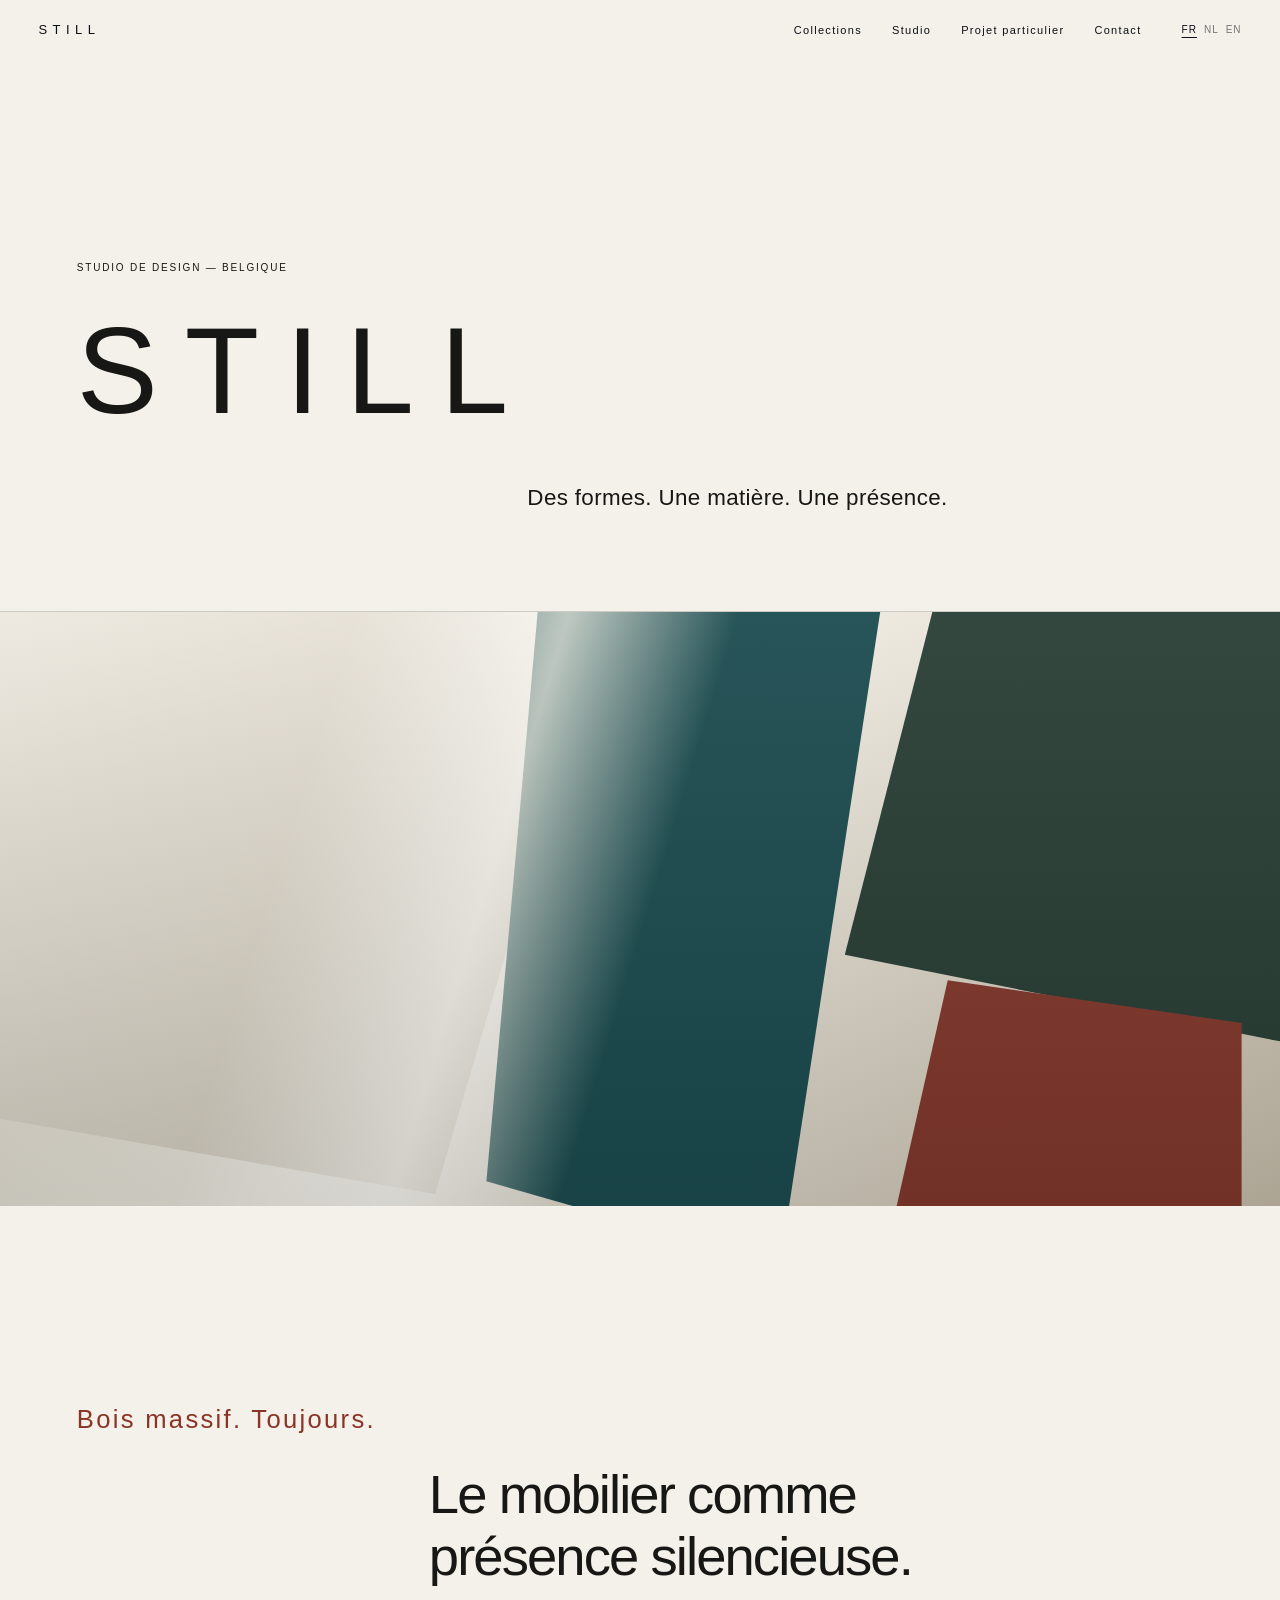
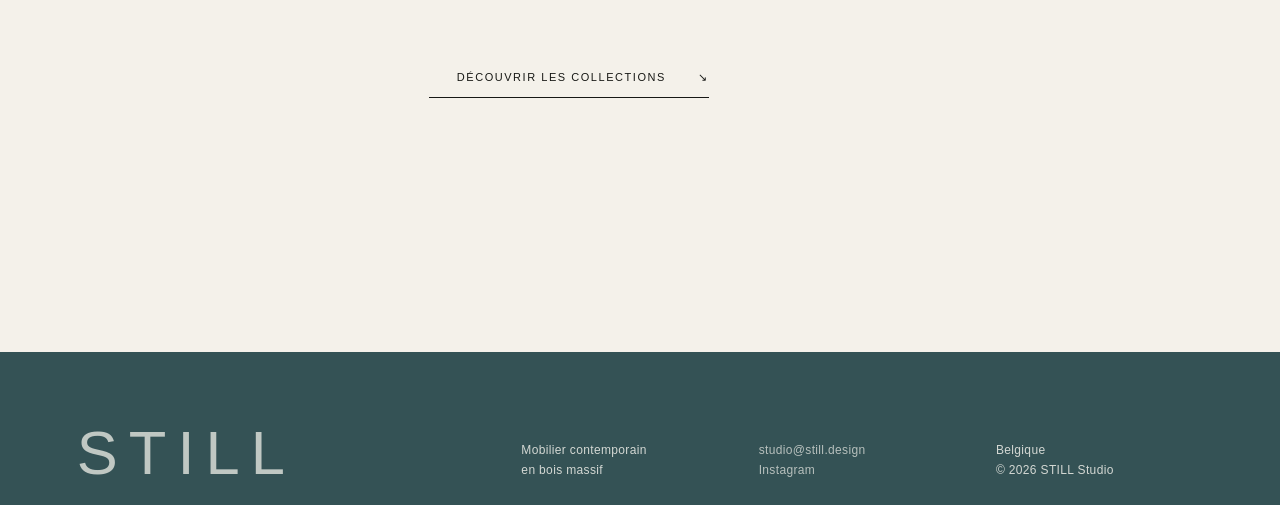
==== index.html @ 69f50319 "Add files via upload" ====
<!DOCTYPE html><html lang="fr"><head><meta charset="utf-8"/><meta content="width=device-width,initial-scale=1" name="viewport"/><meta content="STILL Studio — mobilier contemporain en bois massif, conçu et fabriqué en Belgique." name="description"/><title>STILL — Mobilier contemporain</title><link href="styles.css" rel="stylesheet"/></head><body class=""><header class="site-header"><a aria-label="STILL, accueil" class="brand" href="index.html">STILL</a><button aria-controls="menu" aria-expanded="false" class="menu-toggle">Menu</button><nav class="nav" id="menu"><a href="collections.html" data-i18n="nav_collections">Collections</a><a href="studio.html" data-i18n="nav_studio">Studio</a><a href="projet.html" data-i18n="nav_project">Projet particulier</a><a href="contact.html" data-i18n="nav_contact">Contact</a><span class="languages"><button data-lang="fr">FR</button><button data-lang="nl">NL</button><button data-lang="en">EN</button></span></nav></header><main><section class="intro"><p class="eyebrow" data-i18n="eyebrow">Studio de design — Belgique</p><h1>STILL</h1><p class="manifesto" data-i18n="manifesto">Des formes. Une matière. Une présence.</p></section><section aria-label="Univers STILL" class="hero"><div aria-hidden="true" class="hero-atmosphere"><div class="plane plane-light"></div><div class="plane plane-petrol"></div><div class="plane plane-forest"></div><div class="plane plane-padouk"></div><div class="light-beam"></div></div></section><section class="statement section-pad"><p class="kicker" data-i18n="solid_wood">Bois massif. Toujours.</p><h2 data-i18n="silent_presence">Le mobilier comme<br/>présence silencieuse.</h2><a class="text-link" href="collections.html"><span data-i18n="discover">Découvrir les collections</span> <span>↘</span></a></section></main><footer><div class="footer-brand">STILL</div><div><p data-i18n="footer_desc">Mobilier contemporain<br/>en bois massif</p></div><div><a href="mailto:studio@still.design">studio@still.design</a><br/><a href="#">Instagram</a></div><div><p><span data-i18n="country">Belgique</span><br/>© 2026 STILL Studio</p></div></footer><script src="script.js"></script></body></html>
---- styles.css ----
:root{
  --paper:#f4f1ea;--ink:#171815;--petrol:#164b50;--forest:#253d32;--padouk:#8a3427;--terracotta:#ad5f4b;
  --line:rgba(23,24,21,.18);--soft:#e9e5dc;
  --font:"Yu Gothic","YuGothic","Hiragino Kaku Gothic ProN","Segoe UI",Arial,sans-serif;
}
*{box-sizing:border-box}html{scroll-behavior:smooth}body{margin:0;background:var(--paper);color:var(--ink);font-family:var(--font);font-size:15px;line-height:1.7;font-weight:300;letter-spacing:.025em}a{color:inherit;text-decoration:none}img{display:block;width:100%;height:100%;object-fit:cover}.site-header{position:fixed;z-index:30;inset:0 0 auto;display:flex;align-items:center;justify-content:space-between;padding:22px 3vw;mix-blend-mode:difference;color:#fff}.brand{font-size:13px;font-weight:300;letter-spacing:.42em}.nav{display:flex;gap:30px;font-size:11px;letter-spacing:.12em}.nav a{position:relative}.nav a:after{content:"";position:absolute;left:0;right:100%;bottom:-6px;height:1px;background:currentColor;transition:right .35s ease}.nav a:hover:after{right:0}.menu-toggle{display:none;border:0;background:none;color:inherit;font:inherit;font-size:11px;letter-spacing:.12em}.intro{min-height:72vh;padding:150px 6vw 90px;display:grid;grid-template-columns:1fr 1.5fr;align-content:end;border-bottom:1px solid var(--line)}.eyebrow{margin:0;font-size:10px;text-transform:uppercase;letter-spacing:.18em}.intro h1{grid-column:1/-1;margin:40px 0 0;font-size:clamp(68px,11.5vw,178px);line-height:.86;letter-spacing:.22em;font-weight:200}.manifesto{grid-column:2;margin:60px 0 0;font-size:clamp(19px,2vw,31px);line-height:1.4;font-weight:300}.hero{height:74vh;position:relative;overflow:hidden;background:#ddd7ca}.hero-atmosphere{position:absolute;inset:0;background:linear-gradient(135deg,#d9d2c4 0%,#eee9df 46%,#c8bdaa 100%)}.plane{position:absolute;filter:saturate(.9)}.plane-light{left:-8%;top:-14%;width:56%;height:112%;background:linear-gradient(150deg,#f3eee4,#cfc5b5);clip-path:polygon(0 0,100% 8%,75% 100%,0 86%)}.plane-petrol{left:38%;top:-8%;width:31%;height:118%;background:var(--petrol);clip-path:polygon(14% 0,100% 4%,74% 100%,0 88%)}.plane-forest{right:-4%;top:0;width:38%;height:74%;background:var(--forest);clip-path:polygon(18% 0,100% 0,100% 100%,0 78%)}.plane-padouk{right:3%;bottom:-10%;width:28%;height:48%;background:var(--padouk);clip-path:polygon(18% 0,100% 15%,100% 100%,0 100%)}.light-beam{position:absolute;left:7%;top:-15%;width:64%;height:145%;background:linear-gradient(112deg,transparent 28%,rgba(255,248,229,.7) 47%,transparent 62%);transform:rotate(-5deg);mix-blend-mode:screen}.hero:after{content:"";position:absolute;inset:0;background:linear-gradient(180deg,rgba(255,255,255,.06),rgba(14,23,21,.15))}.section-pad{padding:145px 6vw}.statement{min-height:72vh;display:grid;grid-template-columns:1fr 2.2fr;align-content:center;row-gap:80px}.kicker{margin:0;color:var(--padouk);font-size:clamp(23px,2.3vw,38px);letter-spacing:.09em}.statement h2{margin:70px 0 0;font-size:clamp(40px,5.2vw,78px);line-height:1.08;font-weight:300;letter-spacing:-.035em}.text-link{grid-column:2;margin-top:0;border-bottom:1px solid currentColor;padding-bottom:10px;width:max-content;font-size:11px;text-transform:uppercase;letter-spacing:.14em}.text-link span{margin-left:28px}.collections{background:var(--soft)}.section-heading{display:grid;grid-template-columns:1fr 2.2fr;gap:40px;padding-bottom:30px;border-bottom:1px solid var(--line);margin-bottom:100px}.section-heading p,.section-heading span{margin:0;font-size:10px;text-transform:uppercase;letter-spacing:.16em}.collection-grid{display:grid;grid-template-columns:repeat(3,minmax(0,1fr));gap:34px;max-width:1200px;margin:auto}.collection-card{display:block}.collection-media{height:clamp(300px,34vw,480px);padding:18px;background:#f3f0e9;overflow:hidden}.collection-media img{object-fit:contain;filter:saturate(.92) contrast(1.035);transition:transform .9s cubic-bezier(.2,.7,.2,1),filter .4s}.collection-card:hover img{transform:scale(1.018);filter:saturate(.98) contrast(1.045)}.collection-copy{min-height:220px;padding:24px 0;border-top:1px solid var(--line);border-bottom:1px solid var(--line);display:flex;flex-direction:column}.collection-copy span{font-size:10px;letter-spacing:.16em}.collection-copy h3{margin:auto 0 12px;font-size:clamp(34px,4vw,58px);font-weight:300;line-height:1;letter-spacing:-.03em}.collection-copy p{margin:0;max-width:300px;font-size:13px;line-height:1.7}.origami .collection-copy{color:var(--petrol)}.traverse .collection-copy{color:var(--padouk)}.epure .collection-copy{color:var(--forest)}.epure-placeholder{height:100%;display:grid;place-items:center;border:1px solid rgba(37,61,50,.22);color:var(--forest);font-size:10px;text-transform:uppercase;letter-spacing:.2em}.chapter{min-height:80vh;display:grid;grid-template-columns:1fr 2.2fr;padding:120px 6vw;border-top:1px solid var(--line)}.chapter-label{font-size:10px;text-transform:uppercase;letter-spacing:.16em;padding-top:8px}.chapter-body h2{margin:0 0 80px;font-size:clamp(48px,6vw,92px);font-weight:300;line-height:1.04;letter-spacing:-.04em}.chapter-body p{max-width:680px;font-size:18px;line-height:1.75;margin:0 0 24px}.chapter-studio{background:var(--forest);color:#f2efe7}.image-break{height:72vh;position:relative;overflow:hidden;background:#24160f}.image-break img{object-fit:cover;filter:brightness(.72) saturate(.78) contrast(1.08);transform:scale(1.02)}.image-break:after{content:"";position:absolute;inset:0;background:linear-gradient(90deg,rgba(12,8,5,.18),rgba(12,8,5,.02),rgba(12,8,5,.26))}.image-break p{position:absolute;z-index:2;right:6vw;bottom:6vw;margin:0;color:#fff;font-size:clamp(28px,3.7vw,58px);font-weight:200;line-height:1.12;max-width:560px;text-align:right}.button{display:inline-block;margin-top:38px;padding:14px 21px;border:1px solid var(--ink);font-size:10px;text-transform:uppercase;letter-spacing:.16em;transition:.3s}.button:hover{background:var(--ink);color:var(--paper)}footer{display:grid;grid-template-columns:2fr 1fr 1fr 1fr;gap:30px;padding:85px 6vw 42px;background:var(--petrol);color:#f5f3ee;min-height:40vh;align-items:end}.footer-brand{font-size:clamp(62px,10vw,150px);font-weight:200;letter-spacing:.13em;line-height:.8}footer p{margin:0}footer a{text-decoration:underline;text-underline-offset:5px}.reveal{opacity:0;transform:translateY(24px);transition:opacity .9s ease,transform .9s ease}.reveal.visible{opacity:1;transform:none}
/* collection pages */.collection-page{background:var(--paper)}.collection-hero{min-height:88vh;position:relative;background:var(--collection);overflow:hidden;display:grid;place-items:center;padding:90px 6vw 55px}.collection-hero img{width:min(540px,72vw);height:min(68vh,760px);object-fit:contain;filter:saturate(.9) contrast(1.03);box-shadow:0 28px 70px rgba(0,0,0,.16)}.collection-hero:after{content:"";position:absolute;inset:0;background:linear-gradient(180deg,rgba(0,0,0,.02),rgba(0,0,0,.34));pointer-events:none}.collection-title{position:absolute;z-index:2;left:6vw;right:6vw;bottom:5vw;color:#fff}.collection-title p{font-size:10px;text-transform:uppercase;letter-spacing:.18em}.collection-title h1{font-size:clamp(74px,13vw,190px);font-weight:200;letter-spacing:-.045em;line-height:.8;margin:22px 0}.collection-title .lead{max-width:600px;font-size:17px;text-transform:none;letter-spacing:.035em}.pieces{padding:140px 6vw}.piece-group{max-width:1180px;margin:0 auto 150px}.piece-meta{display:grid;grid-template-columns:1fr 2fr;gap:40px;padding-top:24px;border-top:1px solid var(--line);margin-bottom:38px}.piece-meta h2{margin:0;font-size:clamp(38px,4.8vw,68px);font-weight:300;line-height:1}.piece-meta p{margin:0;max-width:440px}.gallery-pair{display:grid;grid-template-columns:repeat(2,minmax(0,1fr));gap:26px}.gallery-pair figure{margin:0;background:#ebe7df;padding:18px;height:clamp(480px,56vw,760px);overflow:hidden}.gallery-pair img{object-fit:contain;filter:saturate(.96) contrast(1.025);transition:transform .8s ease}.gallery-pair figure:hover img{transform:scale(1.012)}.reserved{min-height:78vh;padding:150px 6vw;display:grid;grid-template-columns:1fr 2.2fr;gap:40px;align-items:start}.reserved h1{margin:0;font-size:clamp(72px,13vw,190px);line-height:.8;font-weight:200;letter-spacing:-.05em}.reserved-copy{padding-top:10px;border-top:1px solid var(--line)}.reserved-copy h2{font-size:clamp(34px,4.8vw,68px);font-weight:300;line-height:1.15;margin:60px 0 35px}.reserved-copy p{max-width:620px;font-size:18px}.future-grid{display:grid;grid-template-columns:repeat(2,1fr);gap:20px;margin-top:75px}.future-slot{min-height:260px;border:1px solid var(--line);display:grid;place-items:center;font-size:10px;text-transform:uppercase;letter-spacing:.18em;color:rgba(23,24,21,.55)}
@media(max-width:850px){.site-header{padding:18px 20px}.menu-toggle{display:block}.nav{display:none;position:absolute;top:58px;left:0;right:0;background:var(--paper);color:var(--ink);padding:28px 20px;flex-direction:column;mix-blend-mode:normal}.nav.open{display:flex}.intro{padding:120px 22px 70px;grid-template-columns:1fr;min-height:60vh}.intro h1{font-size:clamp(58px,22vw,104px);letter-spacing:.14em;margin-top:30px}.manifesto{grid-column:1;margin-top:40px;font-size:21px}.hero{height:60vh}.section-pad{padding:95px 22px}.statement{grid-template-columns:1fr;min-height:auto;row-gap:36px}.statement h2{margin-top:28px}.text-link{grid-column:1}.section-heading{grid-template-columns:1fr;gap:9px;margin-bottom:58px}.collection-grid{grid-template-columns:1fr;gap:70px}.collection-media{height:56vh}.collection-copy{min-height:190px}.chapter{grid-template-columns:1fr;padding:80px 22px}.chapter-label{margin-bottom:52px}.chapter-body h2{margin-bottom:55px}.chapter-body p{font-size:16px}.image-break{height:62vh}.image-break p{left:22px;right:22px;bottom:32px;text-align:left}footer{grid-template-columns:1fr 1fr;padding:70px 22px 35px}.footer-brand{grid-column:1/-1;margin-bottom:45px;font-size:24vw}.collection-hero{min-height:82vh;padding:85px 20px 40px}.collection-hero img{width:80vw;height:58vh}.collection-title{left:22px;right:22px;bottom:34px}.collection-title h1{font-size:20vw}.pieces{padding:90px 22px}.piece-group{margin-bottom:95px}.piece-meta{grid-template-columns:1fr;gap:20px}.gallery-pair{grid-template-columns:1fr}.gallery-pair figure{height:62vh;padding:12px}.reserved{padding:120px 22px 90px;grid-template-columns:1fr}.reserved h1{font-size:22vw}.future-grid{grid-template-columns:1fr}}
@media(prefers-reduced-motion:reduce){*{scroll-behavior:auto!important}.reveal,.collection-media img,.gallery-pair img{transition:none!important}}

/* v9 — échelle plus confortable à 100 % de zoom */
.image-break img{transform:none;filter:brightness(.76) saturate(.86) contrast(1.12)}
@media(min-width:851px){
  body{font-size:14px}
  .site-header{padding:18px 3vw}
  .intro{min-height:62vh;padding:125px 6vw 72px}
  .intro h1{font-size:clamp(62px,10vw,150px);margin-top:30px}
  .manifesto{margin-top:42px;font-size:clamp(18px,1.75vw,27px)}
  .hero{height:66vh}
  .section-pad{padding:115px 6vw}
  .statement{min-height:62vh;row-gap:58px}
  .statement h2{margin-top:52px;font-size:clamp(36px,4.5vw,68px)}
  .kicker{font-size:clamp(21px,2vw,32px)}
  .section-heading{margin-bottom:72px}
  .collection-grid{max-width:1280px;gap:30px}
  .collection-media{height:clamp(280px,30vw,430px)}
  .collection-copy{min-height:185px}
  .collection-copy h3{font-size:clamp(31px,3.5vw,50px)}
  .chapter{min-height:68vh;padding:95px 6vw}
  .chapter-body h2{margin-bottom:58px;font-size:clamp(42px,5.1vw,78px)}
  .chapter-body p{font-size:16px}
  .image-break{height:64vh}
  .image-break p{font-size:clamp(26px,3.2vw,48px)}
  footer{padding-top:68px;min-height:34vh}
  .footer-brand{font-size:clamp(56px,8.5vw,125px)}
  .collection-hero{min-height:78vh;padding:78px 6vw 48px}
  .collection-hero img{width:min(490px,64vw);height:min(60vh,660px)}
  .collection-title h1{font-size:clamp(66px,11vw,158px)}
  .pieces{padding:110px 6vw}
  .piece-group{margin-bottom:115px}
  .gallery-pair figure{height:clamp(430px,49vw,680px)}
}

/* v10 — série photo unifiée et finitions */
.image-break img{
  filter:none;
  transform:none;
  object-position:center;
  image-rendering:auto;
}
.image-break:after{
  background:linear-gradient(90deg,rgba(12,8,5,.28),rgba(12,8,5,.08),rgba(12,8,5,.32));
}
.collection-media{
  aspect-ratio:4/5;
  height:auto;
}
.collection-media img,
.gallery-pair img{
  backface-visibility:hidden;
  will-change:transform;
}
.collection-card:hover img{transform:scale(1.025)}
.gallery-pair.gallery-single{
  grid-template-columns:minmax(0,760px);
  justify-content:center;
}
.gallery-pair.gallery-single figure{width:100%}
.chapter-body p{max-width:620px}
@media(min-width:851px){
  .collections.section-pad{padding-top:105px;padding-bottom:120px}
  .collection-grid{gap:38px}
  .collection-copy{padding-top:20px}
  .gallery-pair{gap:32px}
  .piece-meta{margin-bottom:32px}
}
@media(max-width:850px){
  .collection-media{aspect-ratio:4/5;height:auto}
  .gallery-pair.gallery-single{grid-template-columns:1fr}
}

/* v11 — fond Traverse plus lumineux */
.traverse .collection-copy{color:var(--terracotta)}

/* v2.2 — séparation des chapitres, sans modification du design v11 */
.languages{display:inline-flex;gap:7px;margin-left:10px}.languages button{border:0;background:none;color:inherit;font:inherit;font-size:10px;letter-spacing:.1em;padding:0;cursor:pointer;opacity:.55}.languages button.active{opacity:1;text-decoration:underline;text-underline-offset:4px}.standalone-section{padding-top:150px;min-height:100vh}.standalone-chapter{padding-top:150px;min-height:100vh}@media(max-width:850px){.languages{margin-left:0;margin-top:8px}.standalone-section,.standalone-chapter{padding-top:110px}}

/* v2.3 — grille commune des pages principales */
.standalone-page{min-height:100vh;display:grid;grid-template-columns:1fr 2.2fr;padding:150px 6vw 110px;border-top:1px solid var(--line)}
.standalone-label{padding-top:8px;font-size:10px;text-transform:uppercase;letter-spacing:.16em}
.standalone-content{align-self:center;max-width:980px}
.standalone-content h1{margin:0 0 70px;font-size:clamp(48px,6vw,92px);font-weight:300;line-height:1.04;letter-spacing:-.04em}
.standalone-content p{max-width:680px;font-size:18px;line-height:1.75;margin:0 0 24px}
.standalone-intro{font-size:18px}
.studio-page{background:#75b95f;color:#102115}
.project-page{background:#d71145;color:#fff}
.contact-page{background:var(--paper);color:var(--ink)}
.collections-page{background:var(--soft)}
.light-button{border-color:#fff;color:#fff}.light-button:hover{background:#fff;color:#d71145}
.centered-copy{text-align:center;margin-left:auto!important;margin-right:auto!important}
.collection-instruction{margin:36px auto 70px!important;text-align:center;font-size:11px!important;text-transform:uppercase;letter-spacing:.14em}
.collection-list{display:grid;gap:130px}
.collection-row{display:grid;grid-template-columns:1fr;gap:26px}
.collection-copy-top{min-height:0;padding:0 0 24px;border-top:0;border-bottom:1px solid var(--line)}
.collection-copy-top h2{margin:18px 0 12px;font-size:clamp(42px,5vw,72px);font-weight:300;line-height:1;letter-spacing:-.03em}
.collection-copy-top h2 a{display:inline-block;border-bottom:1px solid transparent;transition:border-color .3s}
.collection-copy-top h2 a:hover{border-color:currentColor}
.collection-copy-top p{margin:0;font-size:14px;max-width:480px}
.collection-row .collection-media{display:block;width:100%;aspect-ratio:16/10;height:auto;padding:18px}
.collection-row .collection-media img{object-fit:cover}
@media(max-width:850px){.standalone-page{grid-template-columns:1fr;padding:110px 22px 80px}.standalone-label{margin-bottom:50px}.standalone-content h1{margin-bottom:48px}.standalone-content p{font-size:16px}.collection-list{gap:85px}.collection-row .collection-media{aspect-ratio:4/5}}


/* v2.4 — ajustements ciblés */
.studio-page{
  background:#b7c5a8;
  color:#182018;
}
.project-page{
  background:#982447;
  color:#fff8f5;
}
.light-button:hover{
  color:#982447;
}
.collections-page .standalone-content{
  max-width:1040px;
}
.collections-page .standalone-intro{
  max-width:860px;
  font-size:clamp(24px,2.35vw,38px);
  line-height:1.42;
  font-weight:300;
  letter-spacing:-.018em;
  text-align:center;
  margin:0 auto!important;
}
.collections-page .collection-instruction{
  margin:52px auto 92px!important;
  font-size:10px!important;
  line-height:1.6;
  letter-spacing:.16em;
}
.collection-list{
  gap:125px;
}
.collection-row{
  justify-items:start;
}
.collection-copy-top{
  width:min(760px,100%);
}
.collection-row .collection-media{
  width:min(720px,76%);
  aspect-ratio:4/3;
  padding:14px;
  margin:0;
  justify-self:start;
  background:#f3f0e9;
}
.collection-row .collection-media img{
  object-fit:cover;
  object-position:center;
}
.collection-row.origami .collection-media img{
  object-position:50% 50%;
}
.collection-row.traverse .collection-media img{
  object-position:50% 52%;
}
@media(max-width:850px){
  .collections-page .standalone-intro{
    font-size:clamp(22px,7vw,32px);
  }
  .collections-page .collection-instruction{
    margin:38px auto 66px!important;
  }
  .collection-row .collection-media{
    width:88%;
    aspect-ratio:4/3;
  }
}


/* v2.5 — ajustements ciblés */
.studio-page{
  background:#8f9b80;
  color:#172018;
}
.project-page{
  background:#8b4435;
  color:#fff8f2;
}
.light-button:hover{
  color:#8b4435;
}
.collections-page .collection-statement{
  max-width:900px;
  margin:0!important;
  text-align:left;
  font-size:clamp(24px,2.35vw,38px);
  line-height:1.42;
  font-weight:300;
  letter-spacing:-.018em;
}
.collections-page .collection-instruction{
  margin:48px 0 88px!important;
  text-align:left;
}
.collection-row .collection-media{
  width:min(610px,64%);
  aspect-ratio:4/3;
}
.contact-content{
  align-self:center;
}
.contact-note{
  margin:0 0 24px!important;
  font-size:12px!important;
  text-transform:uppercase;
  letter-spacing:.16em;
}
.contact-email{
  margin:0 0 48px!important;
  font-size:clamp(30px,4vw,62px)!important;
  line-height:1.15!important;
  letter-spacing:-.03em;
}
.contact-email a{
  border-bottom:1px solid currentColor;
}
.contact-location{
  font-size:18px!important;
}
@media(max-width:850px){
  .collections-page .collection-statement{
    font-size:clamp(22px,7vw,32px);
  }
  .collections-page .collection-instruction{
    margin:36px 0 62px!important;
  }
  .collection-row .collection-media{
    width:82%;
  }
  .contact-email{
    font-size:clamp(24px,7vw,38px)!important;
  }
}

/* v2.6 — ajustements ciblés depuis la v2.5 */
.collections-page .collection-statement br{
  display:block;
  content:"";
  margin-top:30px;
}
.studio-page{
  background:#aab39d;
  color:#20261f;
}
.project-page{
  background:#a66f5c;
  color:#fffaf6;
}
.project-page .light-button:hover{
  color:#a66f5c;
}
.contact-email{
  font-size:clamp(24px,3vw,46px)!important;
}
@media(max-width:850px){
  .collections-page .collection-statement br{
    margin-top:22px;
  }
  .contact-email{
    font-size:clamp(21px,6vw,32px)!important;
  }
}

/* v2.7 — réglages plus visibles */
.collections-page .collection-statement br{
  margin-top:52px;
}
.studio-page{
  background:#c9d0bc;
  color:#20261f;
}
.project-page{
  background:#bd806b;
  color:#2d1d18;
}
.project-page .light-button{
  border-color:#2d1d18;
  color:#2d1d18;
}
.project-page .light-button:hover{
  background:#2d1d18;
  color:#f8f1eb;
}
.contact-email{
  font-size:clamp(20px,2.35vw,34px)!important;
  letter-spacing:-.015em;
}
@media(max-width:850px){
  .collections-page .collection-statement br{
    margin-top:38px;
  }
  .contact-email{
    font-size:clamp(18px,5.2vw,27px)!important;
  }
}

/* v2.8 — légers dégradés minéraux */
.studio-page{
  background:linear-gradient(135deg,#d5dbc9 0%,#c8d0bb 52%,#bec8b2 100%);
  color:#20261f;
}
.project-page{
  background:linear-gradient(135deg,#c9907a 0%,#bb7d68 52%,#ad705e 100%);
  color:#2d1d18;
}
.project-page .light-button:hover{
  background:#2d1d18;
  color:#f8f1eb;
}

/* v2.9 — composition éditoriale et palette minérale */
.collections-page .standalone-content{
  grid-column:1 / -1;
  max-width:none;
}
.collections-page .collection-statement{
  max-width:920px;
  margin-left:0!important;
  transform:none;
}
.collections-page .collection-statement br{
  display:block;
  content:"";
  margin-top:2.15em;
}
.collections-page .collection-instruction,
.collections-page .collection-list{
  margin-left:31.25%!important;
}
.collections-page .collection-list{
  max-width:980px;
}
.studio-page{
  background:linear-gradient(135deg,#ddd7cc 0%,#d2cabd 48%,#c5bcaf 100%);
  color:#292621;
}
.project-page{
  background:linear-gradient(135deg,#806965 0%,#705a59 48%,#5f4b50 100%);
  color:#f7f1e9;
}
.project-page .light-button{
  border-color:#f7f1e9;
  color:#f7f1e9;
}
.project-page .light-button:hover{
  background:#f7f1e9;
  color:#5f4b50;
}
@media(max-width:850px){
  .collections-page .collection-statement br{
    margin-top:1.8em;
  }
  .collections-page .collection-instruction,
  .collections-page .collection-list{
    margin-left:0!important;
  }
}

/* v3.0 — respiration éditoriale et palette STILL */
.collections-page{
  grid-template-rows:auto 1fr;
}
.collections-page .standalone-content{
  padding-top:96px;
}
.collections-page .collection-statement{
  max-width:980px;
  margin:0!important;
  text-align:left;
}
.collections-page .collection-statement br{
  display:block;
  content:"";
  margin-top:52px;
}

/* Studio — pierre chaude, sobre et lumineuse */
.studio-page{
  background:linear-gradient(135deg,#ebe6dd 0%,#ded6ca 52%,#d1c7b9 100%);
  color:#29251f;
}

/* Projet particulier — rouge terre, argile et brique douce */
.project-page{
  background:linear-gradient(135deg,#c7957d 0%,#b97e66 52%,#a96d58 100%);
  color:#2e1f19;
}
.project-page .light-button{
  border-color:#2e1f19;
  color:#2e1f19;
}
.project-page .light-button:hover{
  background:#2e1f19;
  color:#f5eee8;
}

@media(max-width:850px){
  .collections-page .standalone-content{
    padding-top:24px;
  }
  .collections-page .collection-statement br{
    margin-top:36px;
  }
}


/* v3.1 — rythme, proportions et respiration */
.standalone-page{
  padding-top:clamp(138px,12vw,190px);
  padding-bottom:clamp(105px,10vw,155px);
}
.standalone-content h1{
  max-width:940px;
  margin-bottom:clamp(58px,6vw,88px);
  font-size:clamp(46px,5.4vw,84px);
  line-height:1.07;
  letter-spacing:-.035em;
}
.standalone-content p{
  line-height:1.82;
}

/* Collections — deux idées distinctes, composition éditoriale */
.collections-page .standalone-content{
  padding-top:clamp(118px,10vw,165px);
}
.collections-page .collection-statement{
  display:block;
  max-width:1040px;
  font-size:clamp(23px,2.15vw,35px);
  line-height:1.44;
}
.collections-page .collection-statement .statement-line{
  display:block;
}
.collections-page .collection-statement .statement-line-primary{
  max-width:720px;
}
.collections-page .collection-statement .statement-line-secondary{
  max-width:820px;
  margin-top:clamp(52px,5vw,76px);
  margin-left:clamp(54px,6vw,96px);
}
.collections-page .collection-instruction{
  margin-top:clamp(82px,8vw,118px)!important;
  margin-bottom:clamp(92px,9vw,132px)!important;
}
.collections-page .collection-list{
  gap:clamp(120px,11vw,172px);
}
.collection-copy-top h2{
  margin-top:18px;
  margin-bottom:18px;
}
.collection-copy-top p{
  max-width:420px;
}

/* Studio — bleu ardoise brumeux, distinct du crème des collections */
.studio-page{
  background:linear-gradient(145deg,#c9d0d3 0%,#b8c2c7 50%,#aab6bc 100%);
  color:#20272a;
}
.studio-page .standalone-intro{
  max-width:690px;
}

/* Projet particulier — maintien d'une terre cuite calme */
.project-page{
  background:linear-gradient(145deg,#c69780 0%,#b88068 52%,#a96d57 100%);
}

@media(max-width:850px){
  .standalone-page{
    padding-top:112px;
    padding-bottom:88px;
  }
  .standalone-content h1{
    font-size:clamp(42px,12vw,66px);
    margin-bottom:48px;
  }
  .collections-page .standalone-content{
    padding-top:42px;
  }
  .collections-page .collection-statement{
    font-size:clamp(21px,6.5vw,30px);
  }
  .collections-page .collection-statement .statement-line-secondary{
    margin-top:42px;
    margin-left:24px;
  }
  .collections-page .collection-instruction{
    margin-top:64px!important;
    margin-bottom:76px!important;
  }
  .collections-page .collection-list{
    gap:96px;
  }
}


/* v3.2 — footer allégé et identité végétale de Traverse */
footer{
  min-height:22vh;
  padding:44px 6vw 28px;
}
.footer-brand{
  font-size:clamp(40px,6vw,88px);
  letter-spacing:.15em;
  line-height:.9;
}
.traverse-page .collection-hero{
  background:linear-gradient(145deg,#667963 0%,#879980 48%,#c2ccbb 100%);
}
.traverse-page .collection-hero:after{
  background:linear-gradient(180deg,rgba(10,24,14,.02),rgba(9,23,14,.3));
}
@media(max-width:850px){
  footer{
    min-height:auto;
    padding:46px 22px 28px;
  }
  .footer-brand{
    margin-bottom:30px;
    font-size:clamp(48px,16vw,78px);
  }
}

/* v3.3 — respiration générale, proportions plus silencieuses */
body{
  font-size:14px;
  line-height:1.82;
}

/* Pages principales : plus de vide autour des contenus */
.standalone-page{
  padding-top:clamp(160px,14vw,220px);
  padding-bottom:clamp(135px,12vw,190px);
}
.standalone-label{
  padding-top:12px;
}
.standalone-content{
  max-width:940px;
}
.standalone-content h1{
  margin-bottom:clamp(72px,7vw,108px);
  font-size:clamp(44px,5.1vw,80px);
  line-height:1.09;
}
.standalone-content p{
  max-width:650px;
  font-size:17px;
  line-height:1.95;
  margin-bottom:32px;
}

/* Collections : accentuer la séparation entre chaque idée */
.collections-page .standalone-content{
  padding-top:clamp(145px,12vw,195px);
}
.collections-page .collection-statement{
  max-width:980px;
  font-size:clamp(22px,2.05vw,33px);
  line-height:1.55;
}
.collections-page .collection-statement .statement-line-primary{
  max-width:700px;
}
.collections-page .collection-statement .statement-line-secondary{
  max-width:790px;
  margin-top:clamp(70px,6.5vw,100px);
  margin-left:clamp(68px,7vw,112px);
}
.collections-page .collection-instruction{
  margin-top:clamp(105px,9.5vw,145px)!important;
  margin-bottom:clamp(120px,11vw,165px)!important;
}
.collections-page .collection-list{
  gap:clamp(155px,14vw,215px);
}
.collection-copy-top{
  padding-bottom:34px;
  margin-bottom:14px;
}
.collection-copy-top h2{
  margin-top:24px;
  margin-bottom:24px;
  font-size:clamp(40px,4.7vw,68px);
}
.collection-copy-top p{
  max-width:400px;
  line-height:1.85;
}
.collection-row{
  gap:38px;
}
.collection-row .collection-media{
  width:min(600px,62%);
}

/* Pages collection : images et textes davantage isolés */
.collection-hero{
  min-height:84vh;
  padding-top:105px;
  padding-bottom:72px;
}
.collection-title{
  bottom:6vw;
}
.collection-title h1{
  font-size:clamp(62px,10.4vw,150px);
  margin-top:28px;
  margin-bottom:30px;
}
.collection-title .lead{
  max-width:560px;
  line-height:1.85;
}
.pieces{
  padding-top:clamp(145px,12vw,190px);
  padding-bottom:clamp(145px,12vw,190px);
}
.piece-group{
  margin-bottom:clamp(150px,14vw,210px);
}
.piece-meta{
  gap:58px;
  padding-top:34px;
  margin-bottom:52px;
}
.piece-meta h2{
  font-size:clamp(36px,4.5vw,64px);
}
.piece-meta p{
  max-width:410px;
  line-height:1.9;
}
.gallery-pair{
  gap:40px;
}

/* Accueil : rythme plus ample entre les séquences */
.intro{
  min-height:68vh;
  padding-top:150px;
  padding-bottom:95px;
}
.intro h1{
  font-size:clamp(58px,9.5vw,142px);
  margin-top:42px;
}
.manifesto{
  margin-top:58px;
  max-width:760px;
  line-height:1.55;
}
.hero{
  margin-bottom:26px;
}
.section-pad{
  padding-top:clamp(140px,11vw,180px);
  padding-bottom:clamp(140px,11vw,180px);
}
.statement{
  min-height:70vh;
  row-gap:78px;
}
.statement h2{
  margin-top:68px;
  font-size:clamp(34px,4.25vw,64px);
  line-height:1.14;
}
.section-heading{
  margin-bottom:100px;
  padding-bottom:38px;
}
.collection-grid{
  gap:48px;
}
.collection-copy{
  min-height:205px;
  padding-top:28px;
  padding-bottom:28px;
}
.chapter{
  min-height:76vh;
  padding-top:130px;
  padding-bottom:130px;
}
.chapter-body h2{
  margin-bottom:76px;
  font-size:clamp(40px,4.8vw,74px);
}
.chapter-body p{
  font-size:16px;
  line-height:1.95;
  margin-bottom:34px;
}
.image-break{
  margin-top:24px;
  margin-bottom:24px;
}

/* Contact : assumer davantage le vide */
.contact-page .standalone-content{
  align-self:center;
  padding-top:34px;
  padding-bottom:34px;
}
.contact-note{
  margin-bottom:38px!important;
}
.contact-email{
  margin-bottom:66px!important;
}
.contact-location{
  margin-top:18px!important;
}

/* Footer : signature discrète, avec une vraie respiration avant */
footer{
  margin-top:clamp(54px,6vw,92px);
}

@media(max-width:850px){
  body{font-size:14px;line-height:1.78}
  .standalone-page{
    padding-top:126px;
    padding-bottom:108px;
  }
  .standalone-label{
    margin-bottom:62px;
  }
  .standalone-content h1{
    margin-bottom:58px;
    font-size:clamp(40px,11.5vw,62px);
  }
  .standalone-content p{
    font-size:16px;
    line-height:1.88;
    margin-bottom:28px;
  }
  .collections-page .standalone-content{
    padding-top:56px;
  }
  .collections-page .collection-statement{
    font-size:clamp(20px,6.1vw,28px);
    line-height:1.55;
  }
  .collections-page .collection-statement .statement-line-secondary{
    margin-top:54px;
    margin-left:30px;
  }
  .collections-page .collection-instruction{
    margin-top:82px!important;
    margin-bottom:94px!important;
  }
  .collections-page .collection-list{
    gap:122px;
  }
  .collection-row{
    gap:30px;
  }
  .collection-row .collection-media{
    width:88%;
  }
  .intro{
    padding-top:132px;
    padding-bottom:86px;
  }
  .intro h1{
    margin-top:38px;
  }
  .manifesto{
    margin-top:52px;
  }
  .section-pad{
    padding-top:112px;
    padding-bottom:112px;
  }
  .statement{
    row-gap:46px;
  }
  .statement h2{
    margin-top:38px;
  }
  .section-heading{
    margin-bottom:72px;
  }
  .collection-grid{
    gap:88px;
  }
  .chapter{
    padding-top:102px;
    padding-bottom:102px;
  }
  .chapter-label{
    margin-bottom:62px;
  }
  .chapter-body h2{
    margin-bottom:62px;
  }
  .pieces{
    padding-top:112px;
    padding-bottom:112px;
  }
  .piece-group{
    margin-bottom:124px;
  }
  .piece-meta{
    gap:28px;
    margin-bottom:42px;
  }
  .gallery-pair{
    gap:30px;
  }
  footer{
    margin-top:48px;
  }
}

/* v3.4 — finition éditoriale de Collections et footer plus silencieux */
footer{
  min-height:17vh;
  margin-top:clamp(64px,7vw,108px);
  padding:32px 6vw 24px;
  background:#345255;
  color:rgba(247,245,239,.82);
  align-items:end;
  font-size:12px;
  line-height:1.65;
}
.footer-brand{
  font-size:clamp(32px,4.8vw,68px);
  line-height:.9;
  letter-spacing:.18em;
  color:rgba(247,245,239,.72);
}
footer a{
  text-decoration:none;
  opacity:.82;
}

.collections-page{
  background:#efede7;
  padding-top:clamp(154px,13vw,210px);
}
.collections-page .standalone-label{
  padding-top:5px;
  color:rgba(23,24,21,.62);
}
.collections-page .standalone-content{
  align-self:start;
  max-width:1180px;
  padding-top:clamp(72px,6vw,98px);
}
.collections-page .collection-statement{
  display:grid;
  grid-template-columns:repeat(12,minmax(0,1fr));
  column-gap:clamp(18px,2.2vw,34px);
  row-gap:clamp(68px,6.5vw,98px);
  max-width:none;
  margin:0!important;
  font-size:inherit;
  line-height:1.45;
}
.collections-page .collection-statement .statement-line-primary{
  grid-column:1 / span 7;
  max-width:700px;
  font-size:clamp(28px,3vw,46px);
  line-height:1.25;
  letter-spacing:-.025em;
}
.collections-page .collection-statement .statement-line-secondary{
  grid-column:5 / span 7;
  max-width:680px;
  margin:0;
  padding-top:clamp(22px,2.5vw,38px);
  border-top:1px solid rgba(23,24,21,.22);
  font-size:clamp(18px,1.65vw,25px);
  line-height:1.65;
  letter-spacing:0;
}
.collections-page .collection-instruction{
  width:max-content;
  max-width:100%;
  margin:clamp(88px,8vw,126px) 0 clamp(132px,12vw,184px) auto!important;
  padding-bottom:12px;
  border-bottom:1px solid rgba(23,24,21,.28);
  text-align:left;
  color:rgba(23,24,21,.65);
  font-size:9px!important;
  line-height:1.7;
  letter-spacing:.18em;
}
.collections-page .collection-list{
  max-width:1180px;
  margin:0!important;
  gap:clamp(170px,15vw,230px);
}
.collections-page .collection-row{
  display:grid;
  grid-template-columns:minmax(230px,.72fr) minmax(0,1.55fr);
  align-items:end;
  column-gap:clamp(48px,6vw,96px);
  row-gap:0;
}
.collections-page .collection-row:nth-child(even){
  grid-template-columns:minmax(0,1.55fr) minmax(230px,.72fr);
}
.collections-page .collection-row:nth-child(even) .collection-copy-top{
  grid-column:2;
  grid-row:1;
}
.collections-page .collection-row:nth-child(even) .collection-media{
  grid-column:1;
  grid-row:1;
}
.collections-page .collection-copy-top{
  width:100%;
  min-height:250px;
  margin:0;
  padding:0 0 30px;
  border-bottom:1px solid rgba(23,24,21,.24);
  display:flex;
  flex-direction:column;
  justify-content:flex-end;
}
.collections-page .collection-copy-top span{
  margin-bottom:auto;
  color:rgba(23,24,21,.5);
  font-size:9px;
  letter-spacing:.2em;
}
.collections-page .collection-copy-top h2{
  margin:72px 0 22px;
  font-size:clamp(42px,5vw,72px);
  line-height:.95;
  letter-spacing:-.035em;
}
.collections-page .collection-copy-top p{
  max-width:340px;
  margin:0;
  font-size:13px;
  line-height:1.8;
  color:rgba(23,24,21,.72);
}
.collections-page .collection-row .collection-media{
  width:100%;
  max-width:none;
  aspect-ratio:5/4;
  padding:16px;
  background:#f7f5ef;
}
.collections-page .collection-row .collection-media img{
  object-fit:cover;
}

@media(max-width:850px){
  footer{
    margin-top:54px;
    padding:32px 22px 24px;
    font-size:11px;
    row-gap:18px;
  }
  .footer-brand{
    margin-bottom:22px;
    font-size:clamp(38px,13vw,60px);
  }
  .collections-page{
    padding-top:120px;
  }
  .collections-page .standalone-label{
    margin-bottom:38px;
  }
  .collections-page .standalone-content{
    padding-top:28px;
  }
  .collections-page .collection-statement{
    display:block;
  }
  .collections-page .collection-statement .statement-line-primary{
    max-width:92%;
    font-size:clamp(27px,8.2vw,39px);
    line-height:1.28;
  }
  .collections-page .collection-statement .statement-line-secondary{
    max-width:88%;
    margin-top:58px;
    margin-left:12%;
    padding-top:24px;
    font-size:clamp(17px,5vw,22px);
    line-height:1.65;
  }
  .collections-page .collection-instruction{
    width:auto;
    margin:80px 0 112px!important;
  }
  .collections-page .collection-list{
    gap:132px;
  }
  .collections-page .collection-row,
  .collections-page .collection-row:nth-child(even){
    grid-template-columns:1fr;
    gap:38px;
  }
  .collections-page .collection-row:nth-child(even) .collection-copy-top,
  .collections-page .collection-row:nth-child(even) .collection-media{
    grid-column:1;
    grid-row:auto;
  }
  .collections-page .collection-copy-top{
    min-height:0;
    padding-bottom:26px;
  }
  .collections-page .collection-copy-top span{
    margin-bottom:48px;
  }
  .collections-page .collection-copy-top h2{
    margin:0 0 18px;
  }
  .collections-page .collection-row .collection-media{
    width:100%;
    aspect-ratio:4/3;
    padding:12px;
  }
}


/* v3.5 — continuité des aplats et Collections plus immédiate */
.studio-body main,
.project-body main{
  margin:0;
}
.studio-body .studio-page,
.project-body .project-page{
  margin:0;
}
.studio-body .image-break{
  margin-top:0;
  margin-bottom:0;
}
.studio-body footer,
.project-body footer{
  margin-top:0;
}
.project-body .project-page{
  min-height:calc(100vh - 128px);
}

/* Collections : faire apparaître les visuels plus tôt et alléger leur échelle */
.collections-page{
  padding-top:clamp(126px,10vw,162px);
  padding-bottom:clamp(110px,9vw,150px);
}
.collections-page .standalone-label{
  margin-bottom:0;
}
.collections-page .standalone-content{
  padding-top:clamp(34px,3.2vw,52px);
}
.collections-page .collection-statement{
  row-gap:clamp(38px,3.8vw,56px);
}
.collections-page .collection-statement .statement-line-primary{
  font-size:clamp(27px,2.7vw,42px);
}
.collections-page .collection-statement .statement-line-secondary{
  padding-top:clamp(16px,1.8vw,26px);
  font-size:clamp(17px,1.5vw,23px);
}
.collections-page .collection-instruction{
  margin:clamp(48px,4.5vw,68px) 0 clamp(56px,5vw,78px) auto!important;
}
.collections-page .collection-list{
  gap:clamp(118px,10vw,165px);
}
.collections-page .collection-row{
  grid-template-columns:minmax(210px,.7fr) minmax(0,1.35fr);
  column-gap:clamp(42px,5vw,78px);
}
.collections-page .collection-row:nth-child(even){
  grid-template-columns:minmax(0,1.35fr) minmax(210px,.7fr);
}
.collections-page .collection-copy-top{
  min-height:215px;
  padding-bottom:24px;
}
.collections-page .collection-copy-top h2{
  margin:54px 0 18px;
  font-size:clamp(38px,4.5vw,64px);
}
.collections-page .collection-row .collection-media{
  width:92%;
  justify-self:end;
  aspect-ratio:3/2;
  padding:14px;
}
.collections-page .collection-row:nth-child(even) .collection-media{
  justify-self:start;
}

@media(max-width:850px){
  .project-body .project-page{
    min-height:calc(100vh - 110px);
  }
  .collections-page{
    padding-top:108px;
    padding-bottom:96px;
  }
  .collections-page .standalone-label{
    margin-bottom:24px;
  }
  .collections-page .standalone-content{
    padding-top:10px;
  }
  .collections-page .collection-statement .statement-line-secondary{
    margin-top:38px;
  }
  .collections-page .collection-instruction{
    margin:54px 0 62px!important;
  }
  .collections-page .collection-list{
    gap:98px;
  }
  .collections-page .collection-row .collection-media{
    width:94%;
    aspect-ratio:3/2;
    padding:10px;
  }
}
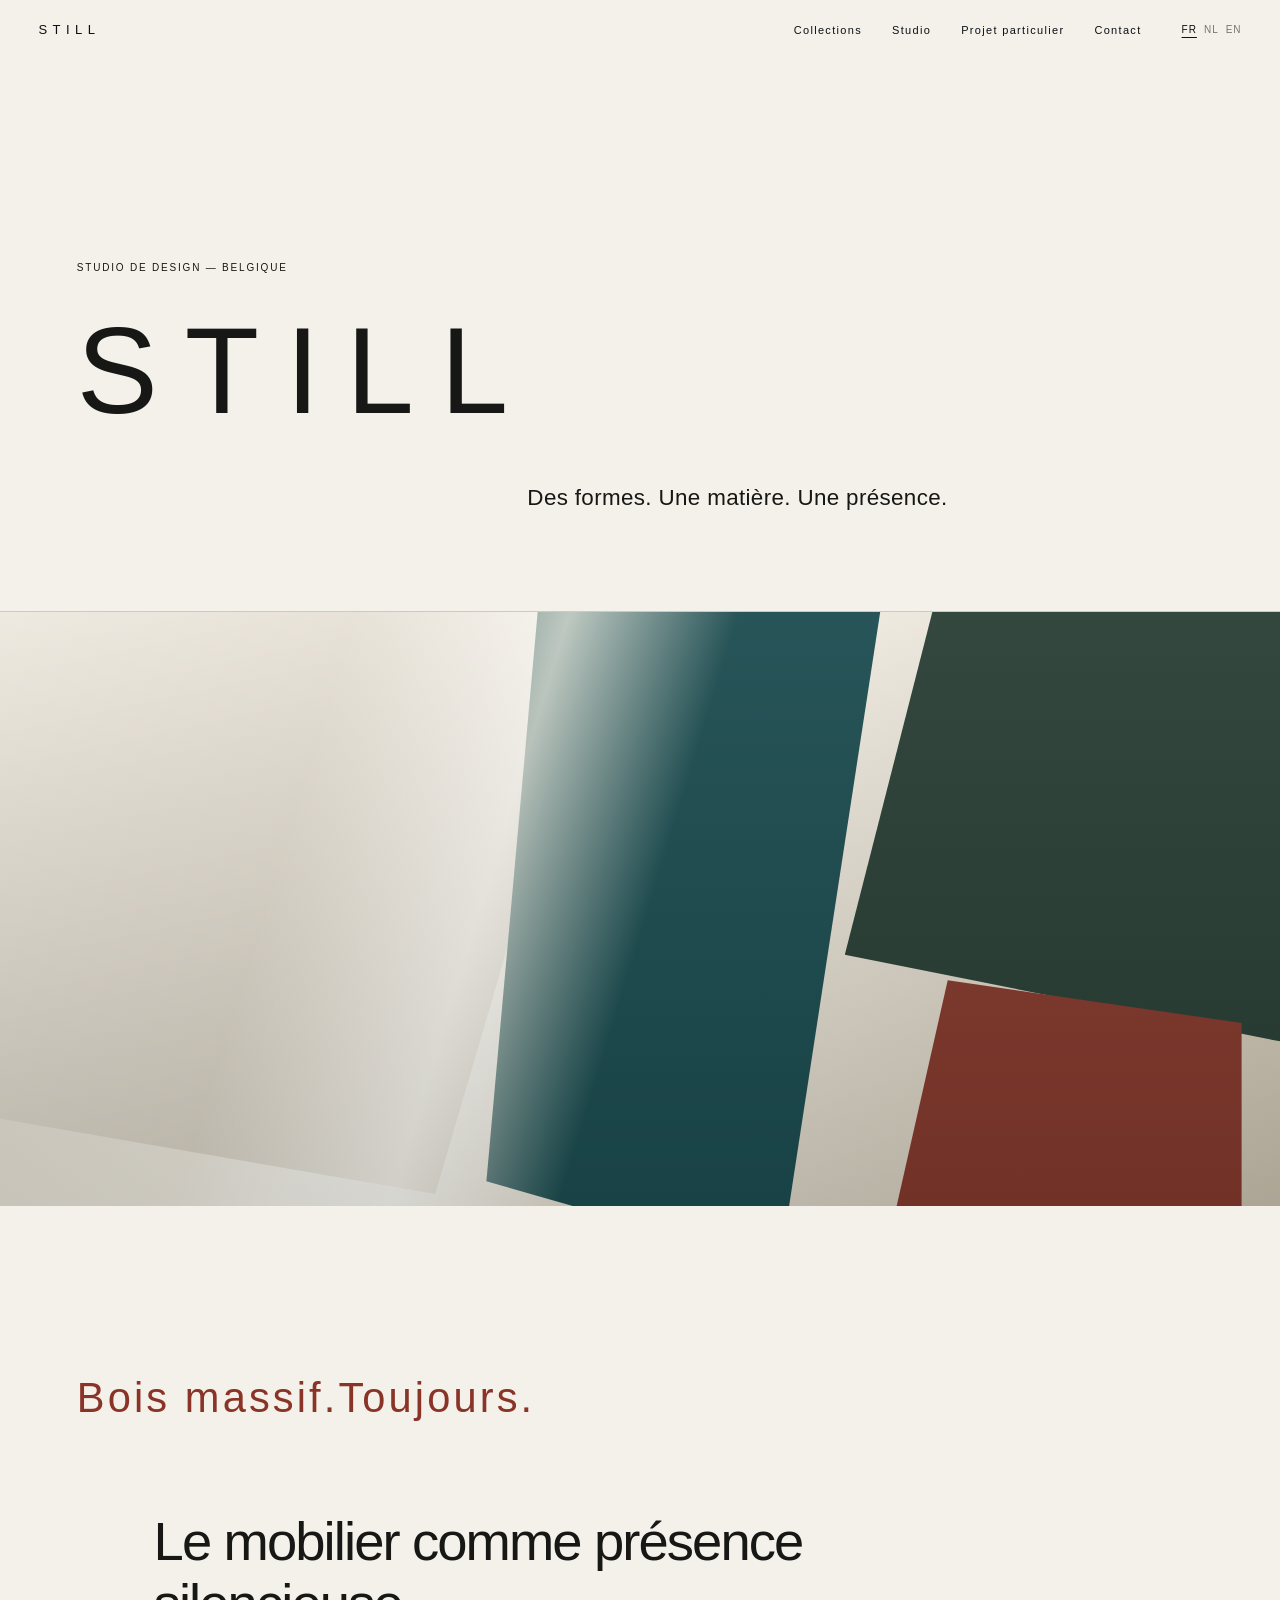
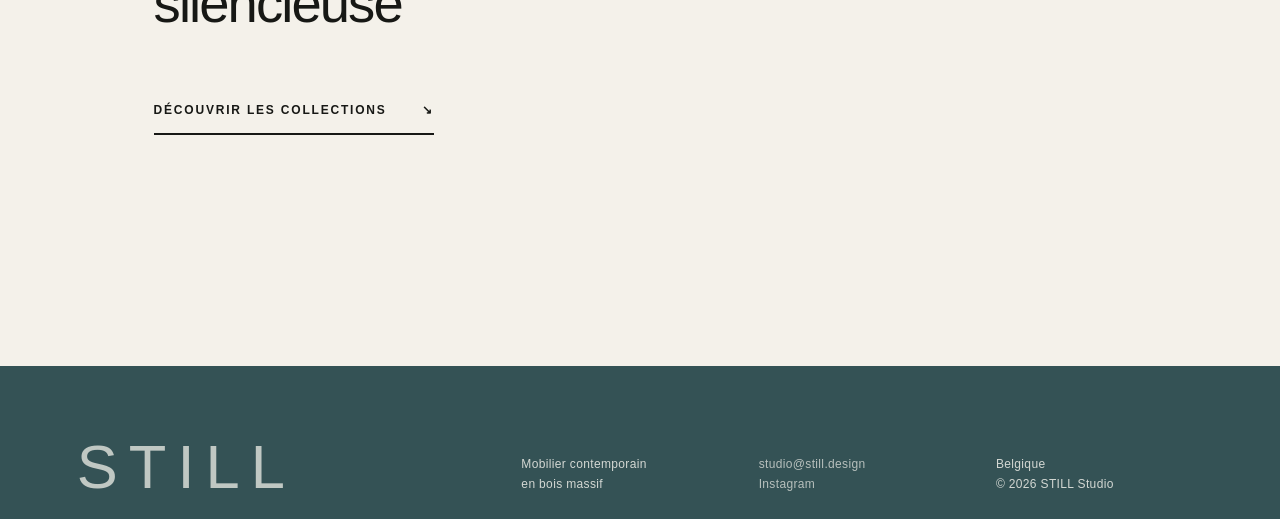
==== commit 6814c5ab: "Add files via upload" ====
--- a/index.html
+++ b/index.html
@@ -1 +1 @@
-<!DOCTYPE html><html lang="fr"><head><meta charset="utf-8"/><meta content="width=device-width,initial-scale=1" name="viewport"/><meta content="STILL Studio — mobilier contemporain en bois massif, conçu et fabriqué en Belgique." name="description"/><title>STILL — Mobilier contemporain</title><link href="styles.css" rel="stylesheet"/></head><body class=""><header class="site-header"><a aria-label="STILL, accueil" class="brand" href="index.html">STILL</a><button aria-controls="menu" aria-expanded="false" class="menu-toggle">Menu</button><nav class="nav" id="menu"><a href="collections.html" data-i18n="nav_collections">Collections</a><a href="studio.html" data-i18n="nav_studio">Studio</a><a href="projet.html" data-i18n="nav_project">Projet particulier</a><a href="contact.html" data-i18n="nav_contact">Contact</a><span class="languages"><button data-lang="fr">FR</button><button data-lang="nl">NL</button><button data-lang="en">EN</button></span></nav></header><main><section class="intro"><p class="eyebrow" data-i18n="eyebrow">Studio de design — Belgique</p><h1>STILL</h1><p class="manifesto" data-i18n="manifesto">Des formes. Une matière. Une présence.</p></section><section aria-label="Univers STILL" class="hero"><div aria-hidden="true" class="hero-atmosphere"><div class="plane plane-light"></div><div class="plane plane-petrol"></div><div class="plane plane-forest"></div><div class="plane plane-padouk"></div><div class="light-beam"></div></div></section><section class="statement section-pad"><p class="kicker" data-i18n="solid_wood">Bois massif. Toujours.</p><h2 data-i18n="silent_presence">Le mobilier comme<br/>présence silencieuse.</h2><a class="text-link" href="collections.html"><span data-i18n="discover">Découvrir les collections</span> <span>↘</span></a></section></main><footer><div class="footer-brand">STILL</div><div><p data-i18n="footer_desc">Mobilier contemporain<br/>en bois massif</p></div><div><a href="mailto:studio@still.design">studio@still.design</a><br/><a href="#">Instagram</a></div><div><p><span data-i18n="country">Belgique</span><br/>© 2026 STILL Studio</p></div></footer><script src="script.js"></script></body></html>+<!DOCTYPE html><html lang="fr"><head><meta charset="utf-8"/><meta content="width=device-width,initial-scale=1" name="viewport"/><meta content="STILL Studio — mobilier contemporain en bois massif, conçu et fabriqué en Belgique." name="description"/><title>STILL — Mobilier contemporain</title><link href="styles.css" rel="stylesheet"/></head><body class=""><header class="site-header"><a aria-label="STILL, accueil" class="brand" href="index.html">STILL</a><button aria-controls="menu" aria-expanded="false" class="menu-toggle">Menu</button><nav class="nav" id="menu"><a href="collections.html" data-i18n="nav_collections">Collections</a><a href="studio.html" data-i18n="nav_studio">Studio</a><a href="projet.html" data-i18n="nav_project">Projet particulier</a><a href="contact.html" data-i18n="nav_contact">Contact</a><span class="languages"><button data-lang="fr">FR</button><button data-lang="nl">NL</button><button data-lang="en">EN</button></span></nav></header><main><section class="intro"><p class="eyebrow" data-i18n="eyebrow">Studio de design — Belgique</p><h1>STILL</h1><p class="manifesto" data-i18n="manifesto">Des formes. Une matière. Une présence.</p></section><section aria-label="Univers STILL" class="hero"><div aria-hidden="true" class="hero-atmosphere"><div class="plane plane-light"></div><div class="plane plane-petrol"></div><div class="plane plane-forest"></div><div class="plane plane-padouk"></div><div class="light-beam"></div></div></section><section class="statement section-pad"><p class="kicker home-solid-wood" data-i18n="solid_wood">Bois massif. Toujours.</p><h2 class="home-silent-presence" data-i18n="silent_presence">Le mobilier comme<br/>présence silencieuse</h2><a class="text-link home-discover" href="collections.html"><span data-i18n="discover">Découvrir les collections</span> <span>↘</span></a></section></main><footer><div class="footer-brand">STILL</div><div><p data-i18n="footer_desc">Mobilier contemporain<br/>en bois massif</p></div><div><a href="mailto:studio@still.design">studio@still.design</a><br/><a href="#">Instagram</a></div><div><p><span data-i18n="country">Belgique</span><br/>© 2026 STILL Studio</p></div></footer><script src="script.js"></script></body></html>
--- a/styles.css
+++ b/styles.css
@@ -1145,3 +1145,330 @@
     padding:10px;
   }
 }
+
+/* v3.6 — responsive mobile, pages neutres et Collections sur une seule page */
+.studio-body,.project-body{background:var(--paper);color:var(--ink)}
+.studio-body .studio-page,.project-body .project-page{background:var(--paper)!important;color:var(--ink)!important}
+.project-page .light-button{border-color:var(--ink)!important;color:var(--ink)!important}
+.project-page .light-button:hover{background:var(--ink)!important;color:var(--paper)!important}
+
+.collections-v36{background:#efede7;padding:clamp(130px,11vw,175px) 6vw clamp(110px,9vw,150px)}
+.collections-v36-intro{display:grid;grid-template-columns:1fr 2.2fr;gap:48px;max-width:1240px;margin:0 auto clamp(110px,10vw,155px)}
+.collections-v36-label{margin:0;padding-top:8px;font-size:10px;text-transform:uppercase;letter-spacing:.18em;color:rgba(23,24,21,.58)}
+.collections-v36-statement{max-width:850px}
+.collections-v36-statement p{margin:0;font-weight:300;letter-spacing:-.02em}
+.collections-v36-statement p:first-child{max-width:690px;font-size:clamp(30px,3.1vw,46px);line-height:1.24}
+.collections-v36-statement p+ p{max-width:690px;margin-top:clamp(46px,4.5vw,70px);margin-left:clamp(52px,5.5vw,88px);padding-top:24px;border-top:1px solid rgba(23,24,21,.2);font-size:clamp(18px,1.7vw,25px);line-height:1.65;letter-spacing:0}
+.collection-v36{max-width:1240px;margin:0 auto;padding-top:clamp(74px,7vw,105px);border-top:1px solid rgba(23,24,21,.2)}
+.collection-v36 + .collection-v36{margin-top:clamp(150px,14vw,220px)}
+.collection-v36-head{display:grid;grid-template-columns:110px minmax(0,1fr) minmax(260px,.65fr);gap:34px;align-items:end;margin-bottom:clamp(56px,5vw,82px)}
+.collection-v36-index{margin:0 0 10px;font-size:10px;letter-spacing:.18em;color:rgba(23,24,21,.48)}
+.collection-v36-head h1{margin:0;font-size:clamp(52px,6vw,92px);font-weight:300;line-height:.92;letter-spacing:-.045em}
+.collection-v36-head>p:last-child{margin:0 0 4px;max-width:390px;font-size:14px;line-height:1.75;color:rgba(23,24,21,.72)}
+.origami-v36 .collection-v36-head h1{color:var(--petrol)}
+.traverse-v36 .collection-v36-head h1{color:var(--padouk)}
+.collection-v36-gallery{display:grid;grid-template-columns:repeat(2,minmax(0,1fr));gap:clamp(22px,2.5vw,38px)}
+.collection-v36-gallery figure{margin:0;background:#f6f3ed;padding:12px;aspect-ratio:4/3;overflow:hidden}
+.collection-v36-gallery img{width:100%;height:100%;object-fit:cover;object-position:center;filter:saturate(.96) contrast(1.02)}
+.piece-v36{margin-top:clamp(90px,8vw,130px);padding-top:28px;border-top:1px solid rgba(23,24,21,.18)}
+.piece-v36-head{margin-bottom:42px}
+.piece-v36-head h2{margin:0;font-size:clamp(30px,3.1vw,46px);font-weight:300;letter-spacing:-.025em}
+.traverse-coffee-gallery{grid-template-columns:repeat(3,minmax(0,1fr))}
+
+@media(max-width:850px){
+  html,body{overflow-x:hidden}
+  .site-header{padding:18px 18px;mix-blend-mode:normal;color:var(--ink);background:rgba(244,241,234,.94);backdrop-filter:blur(10px)}
+  .brand{font-size:12px;letter-spacing:.32em}
+  .menu-toggle{display:block;color:var(--ink)}
+  .nav{top:54px;padding:24px 20px 30px;gap:22px;border-top:1px solid var(--line);box-shadow:0 18px 35px rgba(0,0,0,.06)}
+  .languages{display:flex;gap:14px;margin-top:10px}
+  .languages button{font-size:10px}
+
+  .intro{min-height:auto;padding:112px 20px 58px;display:block}
+  .eyebrow{margin-bottom:28px}
+  .intro h1{font-size:clamp(54px,19vw,82px);line-height:.9;letter-spacing:.12em;margin:0}
+  .manifesto{font-size:20px;line-height:1.45;margin:42px 0 0}
+  .hero{height:52vh;min-height:420px}
+  .section-pad{padding:88px 20px}
+  .statement{display:block;min-height:auto}
+  .kicker{font-size:23px}
+  .statement h2{font-size:clamp(34px,10.5vw,50px);margin:34px 0 50px;line-height:1.12}
+  .text-link{margin-top:0}
+  .chapter{display:block;padding:84px 20px}
+  .chapter-label{margin-bottom:44px}
+  .chapter-body h2{font-size:clamp(38px,11vw,56px);margin-bottom:48px}
+  .chapter-body p{font-size:16px;line-height:1.8}
+  .image-break{height:54vh;min-height:430px}
+
+  .standalone-page{display:block;min-height:auto;padding:112px 20px 88px}
+  .standalone-label{margin-bottom:54px}
+  .standalone-content{max-width:none}
+  .standalone-content h1{font-size:clamp(38px,11vw,58px);line-height:1.1;margin-bottom:48px}
+  .standalone-content p{font-size:16px;line-height:1.82}
+  .studio-body .image-break{margin:0}
+
+  .collections-v36{padding:112px 20px 96px}
+  .collections-v36-intro{display:block;margin-bottom:92px}
+  .collections-v36-label{margin-bottom:48px}
+  .collections-v36-statement p:first-child{font-size:clamp(28px,8.2vw,38px);line-height:1.28}
+  .collections-v36-statement p+ p{margin-top:46px;margin-left:26px;padding-top:20px;font-size:18px;line-height:1.65}
+  .collection-v36{padding-top:62px}
+  .collection-v36 + .collection-v36{margin-top:118px}
+  .collection-v36-head{display:block;margin-bottom:42px}
+  .collection-v36-index{margin-bottom:28px}
+  .collection-v36-head h1{font-size:clamp(48px,15vw,68px);margin-bottom:24px}
+  .collection-v36-head>p:last-child{font-size:14px;max-width:310px}
+  .collection-v36-gallery,.traverse-coffee-gallery{grid-template-columns:1fr;gap:20px}
+  .collection-v36-gallery figure{padding:8px;aspect-ratio:4/3}
+  .piece-v36{margin-top:72px;padding-top:24px}
+  .piece-v36-head{margin-bottom:30px}
+  .piece-v36-head h2{font-size:32px}
+
+  footer{grid-template-columns:1fr 1fr;gap:22px;margin-top:0;padding:30px 20px 24px;min-height:auto}
+  .footer-brand{grid-column:1/-1;font-size:clamp(38px,13vw,56px);margin-bottom:12px}
+}
+
+/* v3.7 — image de presentation Traverse */
+.traverse-v36 > .collection-v36-gallery .traverse-feature{
+  grid-column:1 / -1;
+  aspect-ratio:4/3;
+  padding:12px;
+}
+.traverse-v36 > .collection-v36-gallery .traverse-feature img{
+  object-fit:cover;
+  object-position:center;
+}
+@media(max-width:850px){
+  .traverse-v36 > .collection-v36-gallery .traverse-feature{
+    grid-column:auto;
+    padding:8px;
+  }
+}
+
+/* v3.8 — hiérarchie accueil, nouvelle page Collections et fiches pièces */
+.home-solid-wood{
+  font-size:clamp(31px,3.25vw,52px)!important;
+  line-height:1.18;
+  letter-spacing:.075em;
+  margin-bottom:clamp(34px,4vw,66px)!important;
+}
+.statement .home-solid-wood + h2{margin-top:0}
+.home-discover{
+  font-size:12px;
+  font-weight:700;
+  letter-spacing:.15em;
+  padding-bottom:12px;
+  border-bottom-width:2px;
+}
+.home-discover span:first-child{margin-left:0}
+.home-discover span:last-child{margin-left:30px}
+
+.collections-v38-body{background:#efede7;color:var(--ink)}
+.collections-v38{padding:clamp(125px,10vw,165px) 6vw clamp(100px,9vw,150px)}
+.collections-v38-heading{max-width:1240px;margin:0 auto clamp(58px,5vw,78px);padding-bottom:20px;border-bottom:1px solid var(--line)}
+.collections-v38-heading p{margin:0;font-size:10px;text-transform:uppercase;letter-spacing:.18em;color:rgba(23,24,21,.58)}
+.collection-showcase-v38{max-width:1240px;margin:0 auto;padding-top:clamp(40px,4vw,64px)}
+.collection-showcase-v38 + .collection-showcase-v38{margin-top:clamp(150px,14vw,220px);padding-top:clamp(72px,7vw,100px);border-top:1px solid var(--line)}
+.collection-title-v38{display:grid;grid-template-columns:90px 1fr;gap:24px;align-items:end;margin-bottom:clamp(42px,4vw,60px)}
+.collection-title-v38 span{font-size:10px;letter-spacing:.18em;color:rgba(23,24,21,.48);padding-bottom:9px}
+.collection-title-v38 h1{margin:0;font-size:clamp(54px,6vw,92px);font-weight:300;line-height:.92;letter-spacing:-.045em}
+.collection-showcase-v38:first-of-type .collection-title-v38 h1{color:var(--petrol)}
+.traverse-showcase-v38 .collection-title-v38 h1{color:var(--padouk)}
+.collection-presentation-v38{margin:0;background:#f6f3ed;overflow:hidden}
+.collection-presentation-v38 img{width:100%;height:100%;object-fit:cover}
+.origami-presentation-v38,.traverse-presentation-v38{width:min(100%,1040px);aspect-ratio:4/3;margin-left:auto;margin-right:auto}
+.piece-cards-v38{display:grid;gap:clamp(28px,3vw,46px);margin-top:clamp(78px,7vw,110px)}
+.two-cards-v38{grid-template-columns:repeat(2,minmax(0,1fr))}
+.three-cards-v38{grid-template-columns:repeat(3,minmax(0,1fr))}
+.piece-card-v38 h2{margin:0 0 20px;padding-top:18px;border-top:1px solid var(--line);font-size:clamp(22px,2vw,31px);font-weight:400;letter-spacing:-.018em}
+.piece-card-v38 a{display:block}
+.piece-card-v38 figure{margin:0;aspect-ratio:4/3;background:#f6f3ed;overflow:hidden}
+.piece-card-v38 img{width:100%;height:100%;object-fit:cover;transition:transform .8s cubic-bezier(.2,.7,.2,1),filter .5s ease;filter:saturate(.96) contrast(1.015)}
+.piece-card-v38 a:hover img{transform:scale(1.018);filter:saturate(1) contrast(1.03)}
+.collections-copy-v38{max-width:820px;margin:clamp(170px,15vw,240px) auto 0;padding-top:38px;border-top:1px solid var(--line)}
+.collections-copy-v38 p{margin:0;font-weight:300;letter-spacing:-.015em}
+.collections-copy-v38 p:first-child{font-size:clamp(26px,2.6vw,40px);line-height:1.35}
+.collections-copy-v38 p+p{max-width:650px;margin:44px 0 0 15%;font-size:clamp(17px,1.55vw,23px);line-height:1.7}
+
+.piece-detail-body{background:#efede7;color:var(--ink)}
+.piece-detail-v38{padding:clamp(125px,10vw,165px) 6vw clamp(100px,9vw,150px)}
+.piece-detail-top{max-width:1240px;margin:0 auto clamp(70px,7vw,110px);display:grid;grid-template-columns:1fr 2.2fr;gap:46px;border-bottom:1px solid var(--line);padding-bottom:clamp(46px,5vw,70px)}
+.piece-back{font-size:10px;text-transform:uppercase;letter-spacing:.16em;width:max-content;padding-top:10px}
+.piece-collection-name{margin:0 0 20px;font-size:10px;text-transform:uppercase;letter-spacing:.16em;color:rgba(23,24,21,.58)}
+.piece-detail-top h1{margin:0;font-size:clamp(50px,6.2vw,94px);font-weight:300;line-height:.98;letter-spacing:-.045em}
+.piece-detail-meta{margin:30px 0 0;font-size:14px;color:rgba(23,24,21,.68)}
+.piece-detail-gallery{max-width:1240px;margin:auto;display:grid;grid-template-columns:repeat(2,minmax(0,1fr));gap:clamp(24px,3vw,42px)}
+.piece-detail-gallery figure{margin:0;background:#f6f3ed;aspect-ratio:4/3;overflow:hidden}
+.piece-detail-gallery img{width:100%;height:100%;object-fit:cover}
+.piece-detail-gallery figure:first-child:nth-last-child(odd){grid-column:1/-1;width:74%;justify-self:center}
+
+@media(max-width:850px){
+  .home-solid-wood{font-size:clamp(28px,8.5vw,38px)!important;margin-bottom:38px!important}
+  .statement .home-solid-wood + h2{margin-top:0}
+  .home-discover{font-size:11px;font-weight:700}
+
+  .collections-v38{padding:104px 18px 88px}
+  .collections-v38-heading{margin-bottom:38px}
+  .collection-showcase-v38{padding-top:24px}
+  .collection-showcase-v38 + .collection-showcase-v38{margin-top:110px;padding-top:58px}
+  .collection-title-v38{display:block;margin-bottom:32px}
+  .collection-title-v38 span{display:block;margin-bottom:18px;padding:0}
+  .collection-title-v38 h1{font-size:clamp(46px,14vw,66px)}
+  .origami-presentation-v38,.traverse-presentation-v38{width:100%;aspect-ratio:4/3}
+  .piece-cards-v38{grid-template-columns:1fr;margin-top:62px;gap:60px}
+  .piece-card-v38 h2{font-size:26px;margin-bottom:16px}
+  .piece-card-v38 figure{aspect-ratio:4/3}
+  .collections-copy-v38{margin-top:120px;padding-top:30px}
+  .collections-copy-v38 p:first-child{font-size:28px}
+  .collections-copy-v38 p+p{margin:34px 0 0 0;font-size:17px}
+
+  .piece-detail-v38{padding:104px 18px 88px}
+  .piece-detail-top{display:block;margin-bottom:48px;padding-bottom:38px}
+  .piece-back{display:inline-block;margin-bottom:54px}
+  .piece-detail-top h1{font-size:clamp(44px,13vw,64px)}
+  .piece-detail-gallery{grid-template-columns:1fr;gap:18px}
+  .piece-detail-gallery figure,.piece-detail-gallery figure:first-child:nth-last-child(odd){grid-column:auto;width:100%;aspect-ratio:4/3}
+}
+
+/* v3.9 — collection naming and equal presentation formats */
+.collection-title-v38 h1{font-size:clamp(44px,5.3vw,82px)}
+.collection-presentation-v38{width:min(100%,1040px);aspect-ratio:4/3;margin-left:auto;margin-right:auto}
+.collection-presentation-v38 img{object-fit:cover}
+.piece-card-v38 a{cursor:pointer}
+@media(max-width:850px){.collection-title-v38 h1{font-size:clamp(38px,11vw,56px);line-height:1}.collection-presentation-v38{width:100%;aspect-ratio:4/3}}
+
+
+/* v3.10 — requested refinements */
+/* Home: two distinct lines with a subtle editorial offset */
+.statement{
+  display:block;
+  min-height:auto;
+}
+.home-solid-wood{
+  white-space:nowrap;
+  margin:0 0 clamp(24px,2.7vw,42px)!important;
+}
+.statement .home-solid-wood + h2{
+  margin:0 0 clamp(52px,5vw,78px);
+  padding-left:clamp(26px,4.5vw,76px);
+  max-width:1100px;
+}
+.home-discover{
+  margin-left:clamp(26px,4.5vw,76px);
+}
+
+/* Collection presentation images: same format, deliberately smaller */
+.collection-presentation-v38,
+.origami-presentation-v38,
+.traverse-presentation-v38{
+  width:min(72%,820px);
+  aspect-ratio:4/3;
+  margin-left:auto;
+  margin-right:auto;
+}
+.collection-presentation-v38 img{object-position:center center}
+
+/* Vertical product photographs should never be cropped */
+.piece-card-v38 figure.contain-portrait,
+.piece-detail-gallery figure.contain-portrait{
+  background:#e7e1d7;
+}
+.piece-card-v38 figure.contain-portrait img,
+.piece-detail-gallery figure.contain-portrait img{
+  object-fit:contain;
+  object-position:center center;
+}
+
+@media(max-width:850px){
+  .home-solid-wood{
+    white-space:nowrap;
+    font-size:clamp(24px,7.2vw,34px)!important;
+    margin-bottom:24px!important;
+  }
+  .statement .home-solid-wood + h2{
+    margin:0 0 42px;
+    padding-left:18px;
+    font-size:clamp(30px,8.7vw,44px);
+  }
+  .home-discover{margin-left:18px}
+  .collection-presentation-v38,
+  .origami-presentation-v38,
+  .traverse-presentation-v38{
+    width:88%;
+  }
+}
+
+
+/* v3.11 — home rhythm, smaller collection covers and purchase CTA */
+.home-solid-wood{
+  margin-bottom:clamp(70px,7vw,110px)!important;
+}
+.statement .home-solid-wood + h2.home-silent-presence{
+  margin:0 0 clamp(56px,5vw,82px);
+  padding-left:clamp(42px,6vw,96px);
+  max-width:900px;
+}
+.collection-presentation-v38,
+.origami-presentation-v38,
+.traverse-presentation-v38{
+  width:min(50%,575px);
+}
+.piece-purchase{
+  margin-top:28px;
+  display:flex;
+  flex-direction:column;
+  align-items:flex-start;
+  gap:10px;
+}
+.purchase-button{
+  display:inline-block;
+  padding:14px 20px;
+  border:1px solid currentColor;
+  font-size:11px;
+  font-weight:600;
+  text-transform:uppercase;
+  letter-spacing:.13em;
+  transition:.25s ease;
+}
+.purchase-button:hover{background:var(--ink);color:var(--paper)}
+.purchase-note{margin:0;font-size:11px;opacity:.58;max-width:420px}
+@media(max-width:850px){
+  .home-solid-wood{margin-bottom:64px!important}
+  .statement .home-solid-wood + h2.home-silent-presence{
+    padding-left:26px;
+    margin-bottom:50px;
+  }
+  .collection-presentation-v38,
+  .origami-presentation-v38,
+  .traverse-presentation-v38{width:68%}
+}
+
+/* v3.12 — requested layout refinements */
+.home-discover{
+  display:block;
+  margin-left:clamp(42px,6vw,96px);
+  margin-top:clamp(36px,4vw,64px);
+}
+/* All product thumbnails on Collections use one identical 4:3 frame. */
+.collections-v38 .piece-card-v38 figure,
+.collections-v38 .piece-card-v38 figure.contain-portrait{
+  width:100%;
+  aspect-ratio:4/3;
+  height:auto;
+  padding:0;
+  background:#f6f3ed;
+  overflow:hidden;
+}
+.collections-v38 .piece-card-v38 figure img,
+.collections-v38 .piece-card-v38 figure.contain-portrait img{
+  width:100%;
+  height:100%;
+  object-fit:contain;
+  object-position:center center;
+}
+@media(max-width:850px){
+  .home-discover{
+    margin-left:26px;
+    margin-top:34px;
+  }
+}
